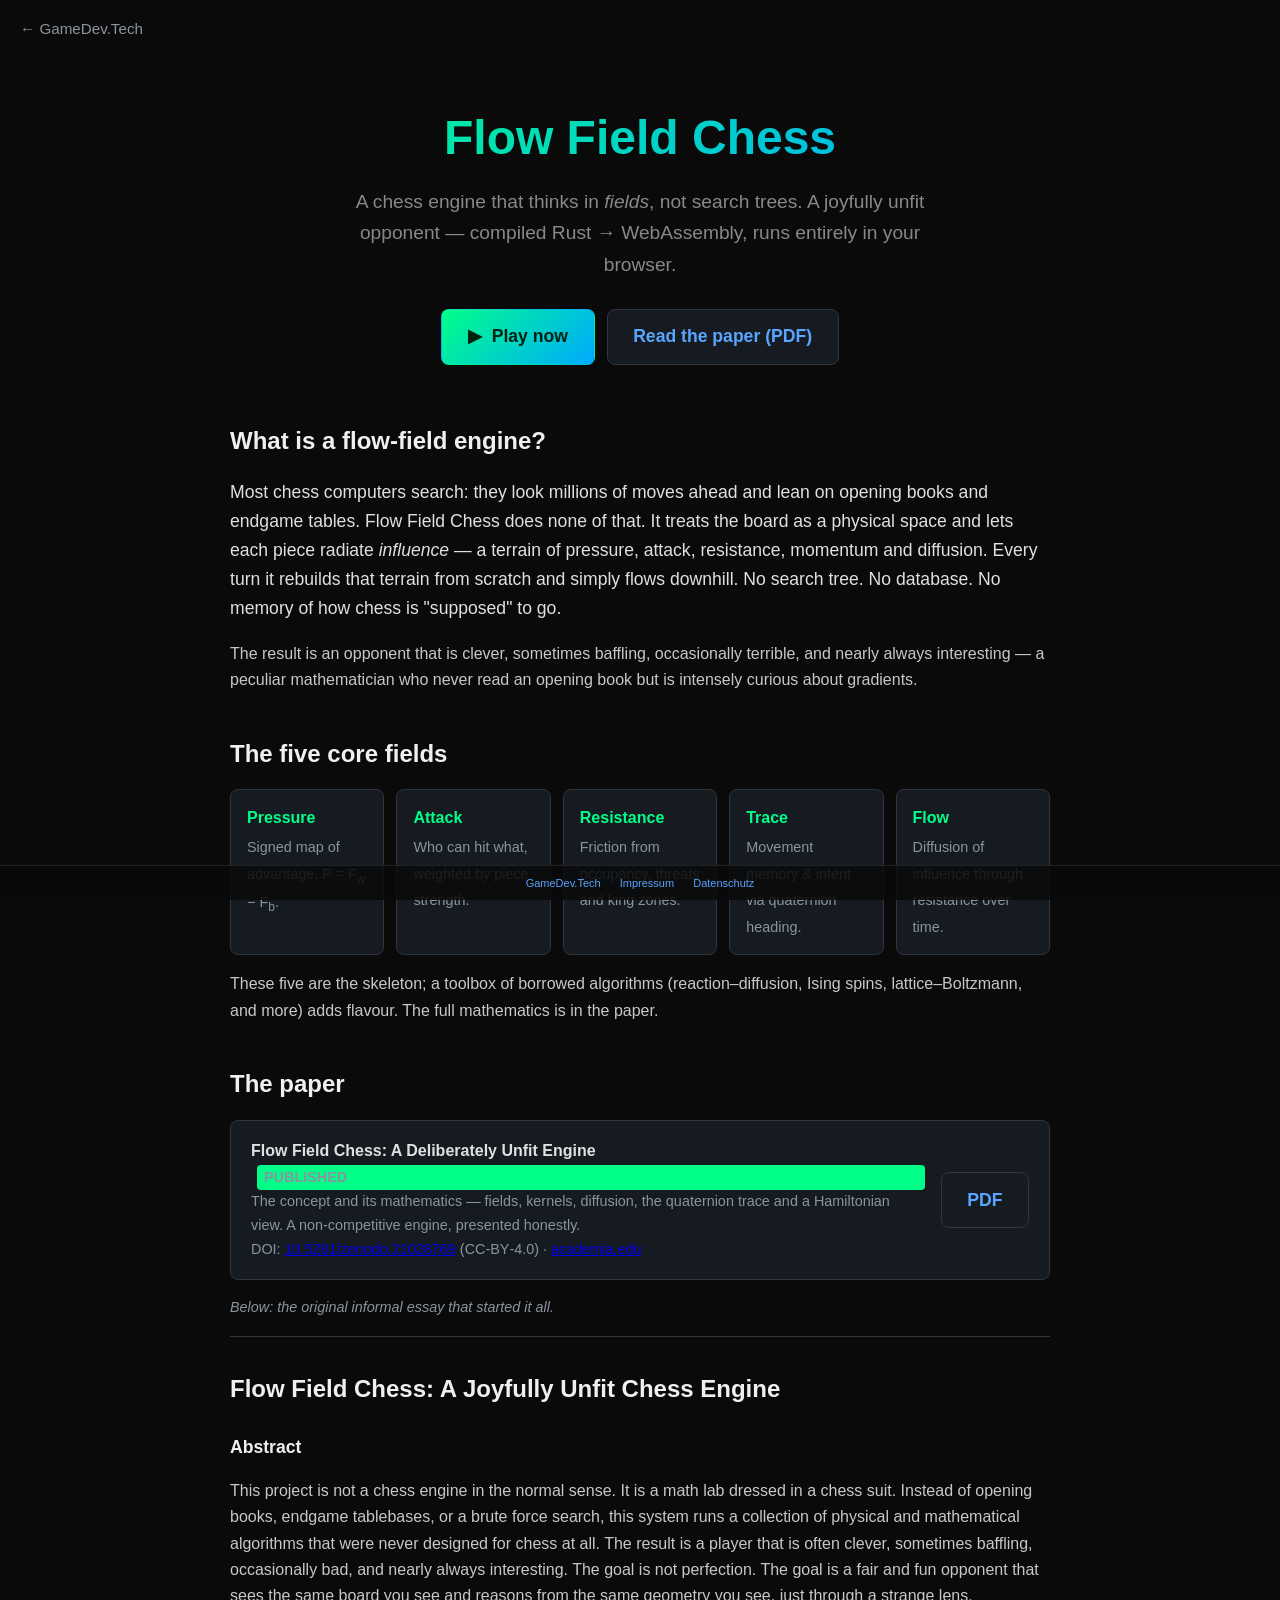
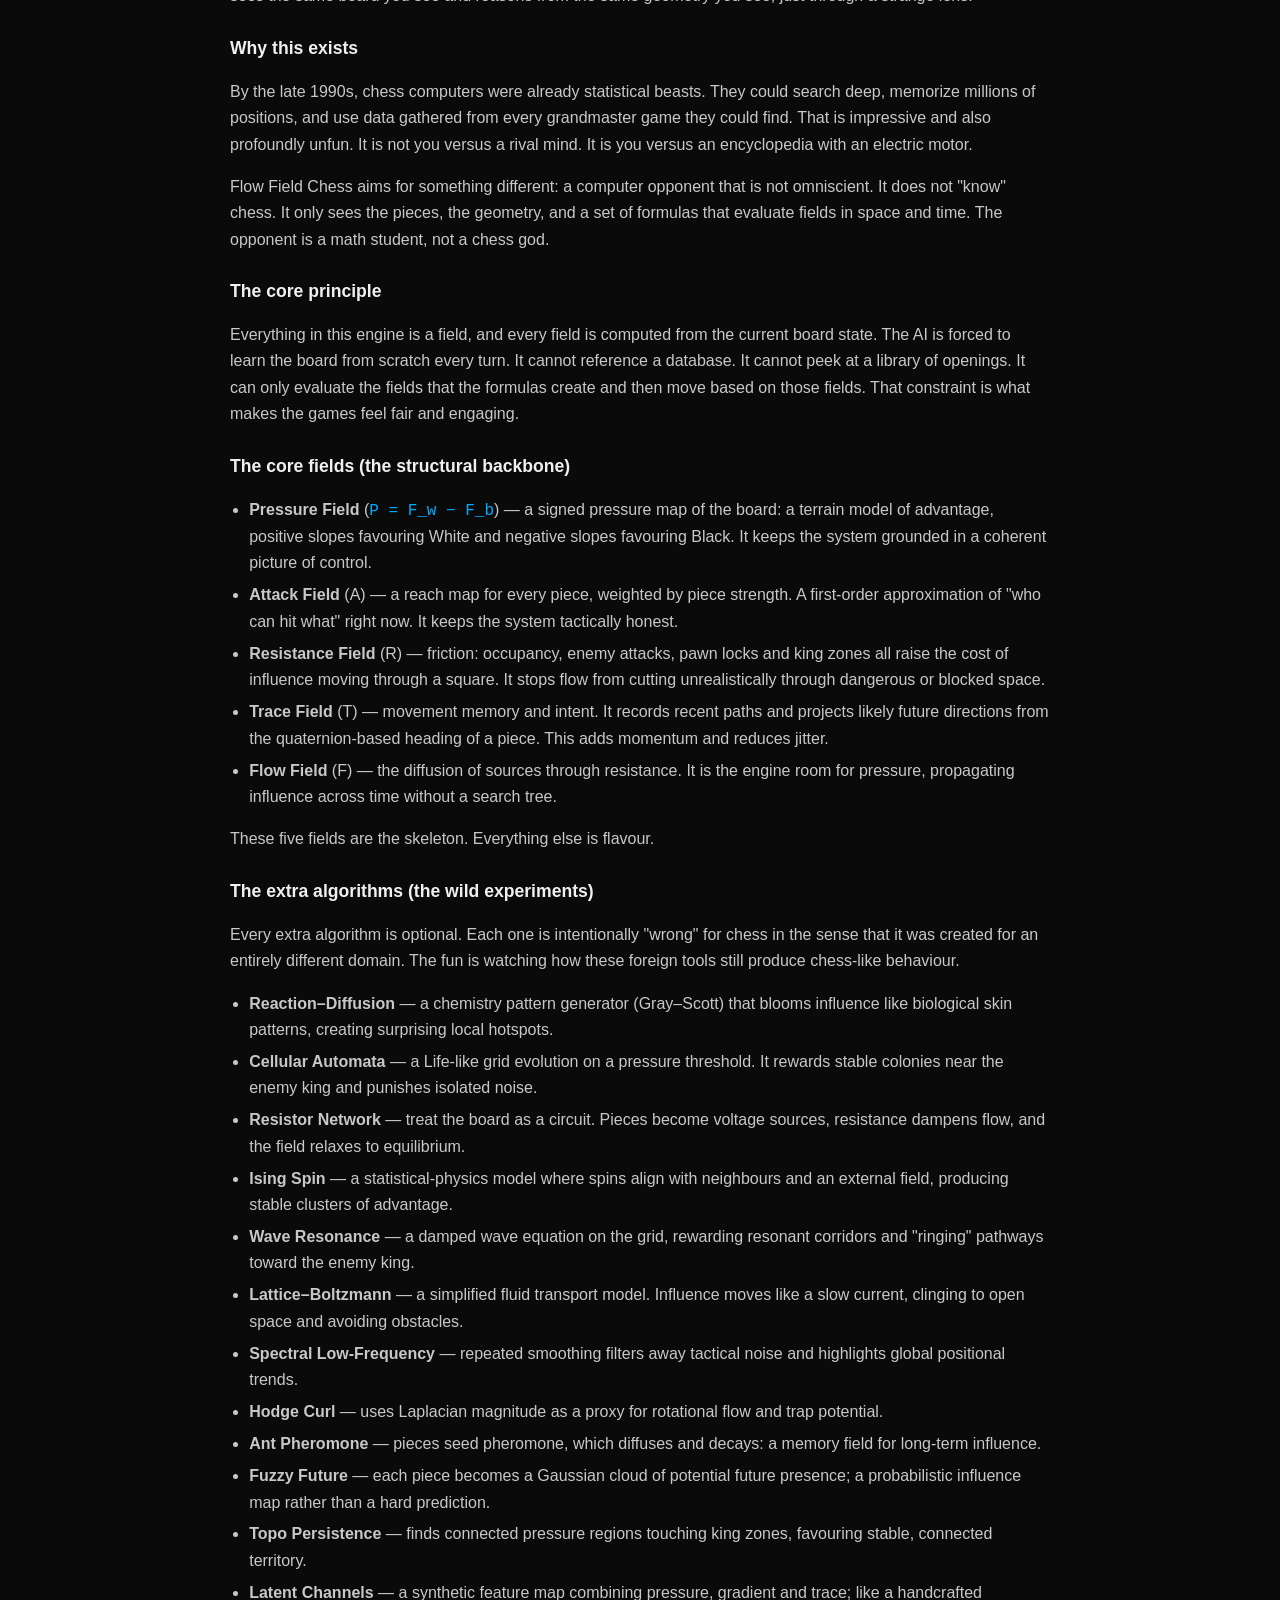
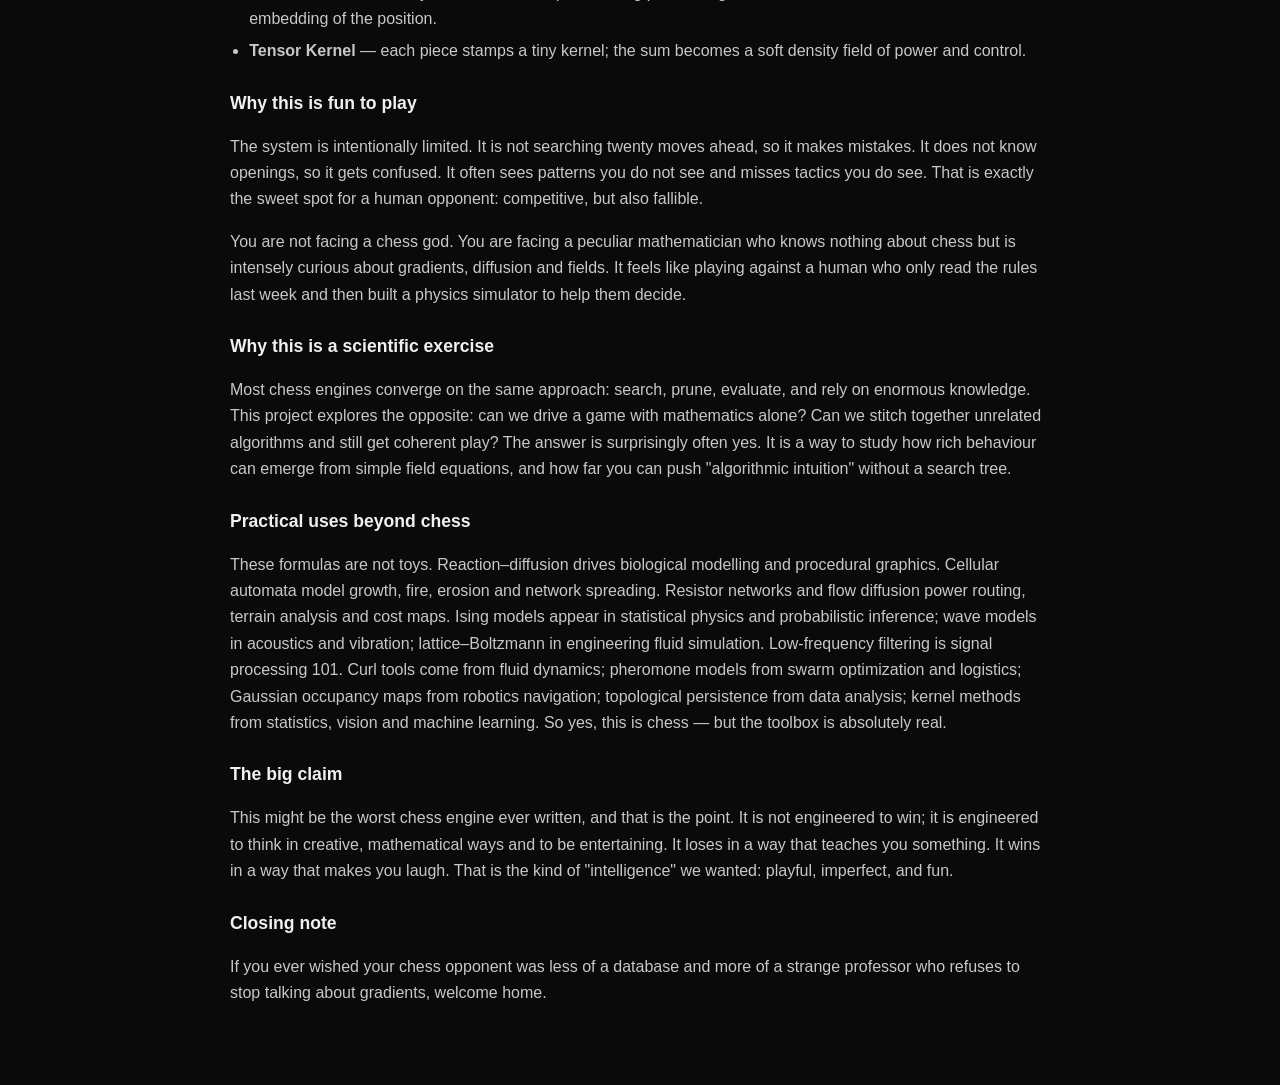
==== site/index.html @ 7903aa20 "Track FFCE landing page source (site/index.html); keep deploy-copy dirs ignored" ====
<!DOCTYPE html>
<html lang="en">
<head>
  <meta charset="UTF-8" />
  <meta name="viewport" content="width=device-width, initial-scale=1.0" />
  <title>Flow Field Chess — GameDev.Tech</title>
  <meta name="description" content="A chess engine that thinks in fields, not search trees. A joyfully unfit opponent, compiled Rust → WebAssembly. Play it in your browser." />
  <style>
    :root {
      --bg: #0a0a0a; --fg: #e0e0e0; --muted: #8b949e; --dim: #888;
      --card: #161b22; --border: #30363d; --link: #58a6ff;
      --accent1: #00ff88; --accent2: #00aaff;
    }
    * { box-sizing: border-box; }
    body {
      font-family: -apple-system, BlinkMacSystemFont, 'Segoe UI', sans-serif;
      background: var(--bg); color: var(--fg); margin: 0;
      line-height: 1.65; padding-bottom: 64px;
    }
    .wrap { max-width: 860px; margin: 0 auto; padding: 0 1.25rem; }
    .topnav { padding: 1rem 1.25rem; }
    .topnav a { color: var(--muted); text-decoration: none; font-size: 0.95rem; }
    .topnav a:hover { color: var(--link); }

    .hero { text-align: center; padding: 2.5rem 0 1rem; }
    h1 {
      font-size: 3rem; margin: 0 0 0.5rem;
      background: linear-gradient(135deg, var(--accent1), var(--accent2));
      -webkit-background-clip: text; background-clip: text; -webkit-text-fill-color: transparent;
    }
    .tagline { color: var(--dim); font-size: 1.2rem; margin: 0 auto 1.75rem; max-width: 36rem; }
    .cta { display: flex; gap: 0.75rem; justify-content: center; flex-wrap: wrap; }
    .btn {
      display: inline-block; text-decoration: none; border-radius: 8px;
      padding: 0.8rem 1.6rem; font-size: 1.1rem; font-weight: 600; transition: 0.2s;
    }
    .btn-play {
      color: #03210f; background: linear-gradient(135deg, var(--accent1), var(--accent2));
      border: 1px solid transparent;
    }
    .btn-play:hover { filter: brightness(1.1); }
    .btn-ghost { color: var(--link); background: var(--card); border: 1px solid var(--border); }
    .btn-ghost:hover { border-color: var(--link); }

    h2 { font-size: 1.5rem; margin: 2.5rem 0 0.75rem; color: #f0f0f0; }
    h3 { font-size: 1.1rem; margin: 1.5rem 0 0.4rem; color: #f0f0f0; }
    p { color: #c8c8c8; }
    .lead { font-size: 1.1rem; color: var(--fg); }

    .fields { display: grid; grid-template-columns: repeat(auto-fit, minmax(150px, 1fr)); gap: 0.75rem; margin: 1rem 0; }
    .field { background: var(--card); border: 1px solid var(--border); border-radius: 8px; padding: 0.9rem 1rem; }
    .field b { color: var(--accent1); display: block; margin-bottom: 0.2rem; }
    .field span { color: var(--muted); font-size: 0.9rem; }

    .papercard {
      display: flex; align-items: center; gap: 1rem; flex-wrap: wrap;
      background: var(--card); border: 1px solid var(--border); border-radius: 8px;
      padding: 1.1rem 1.25rem; margin: 1rem 0;
    }
    .papercard .pc-body { flex: 1; min-width: 220px; }
    .papercard .pc-body span { color: var(--muted); font-size: 0.9rem; display: block; }
    .tag { display: inline-block; font-size: 0.72rem; color: #03210f; background: var(--accent1);
           border-radius: 4px; padding: 1px 7px; margin-left: 6px; vertical-align: middle; font-weight: 700; }

    .essay { margin-top: 1rem; border-top: 1px solid var(--border); padding-top: 1.5rem; }
    .essay h2:first-child { margin-top: 0.5rem; }
    .essay ul { padding-left: 1.2rem; }
    .essay li { margin: 0.35rem 0; color: #c8c8c8; }
    .essay .formula { color: var(--accent2); font-family: ui-monospace, 'Cascadia Code', Consolas, monospace; }
    .byline { color: var(--muted); font-size: 0.9rem; font-style: italic; }

    footer {
      position: fixed; bottom: 0; left: 0; right: 0; padding: 8px; text-align: center;
      font-size: 11px; color: #666; background: rgba(10,10,10,0.85); border-top: 1px solid #222;
    }
    footer a { color: var(--link); margin: 0 8px; text-decoration: none; }
  </style>
</head>
<body>
  <nav class="topnav"><a href="/">&larr; GameDev.Tech</a></nav>

  <div class="wrap">
    <header class="hero">
      <h1>Flow Field Chess</h1>
      <p class="tagline">A chess engine that thinks in <em>fields</em>, not search trees.
        A joyfully unfit opponent &mdash; compiled Rust&nbsp;&rarr;&nbsp;WebAssembly, runs entirely in your browser.</p>
      <div class="cta">
        <a class="btn btn-play" href="play/">&#9654;&nbsp; Play now</a>
        <a class="btn btn-ghost" href="paper/flow-field-chess.pdf">Read the paper (PDF)</a>
      </div>
    </header>

    <section>
      <h2>What is a flow-field engine?</h2>
      <p class="lead">Most chess computers search: they look millions of moves ahead and lean on
        opening books and endgame tables. Flow Field Chess does none of that. It treats the board as a
        physical space and lets each piece radiate <em>influence</em> &mdash; a terrain of pressure,
        attack, resistance, momentum and diffusion. Every turn it rebuilds that terrain from scratch
        and simply flows downhill. No search tree. No database. No memory of how chess is "supposed"
        to go.</p>
      <p>The result is an opponent that is clever, sometimes baffling, occasionally terrible, and
        nearly always interesting &mdash; a peculiar mathematician who never read an opening book but
        is intensely curious about gradients.</p>
    </section>

    <section>
      <h2>The five core fields</h2>
      <div class="fields">
        <div class="field"><b>Pressure</b><span>Signed map of advantage, P = F<sub>w</sub> &minus; F<sub>b</sub>.</span></div>
        <div class="field"><b>Attack</b><span>Who can hit what, weighted by piece strength.</span></div>
        <div class="field"><b>Resistance</b><span>Friction from occupancy, threats and king zones.</span></div>
        <div class="field"><b>Trace</b><span>Movement memory &amp; intent via quaternion heading.</span></div>
        <div class="field"><b>Flow</b><span>Diffusion of influence through resistance over time.</span></div>
      </div>
      <p>These five are the skeleton; a toolbox of borrowed algorithms (reaction&ndash;diffusion,
        Ising spins, lattice&ndash;Boltzmann, and more) adds flavour. The full mathematics is in the paper.</p>
    </section>

    <section>
      <h2>The paper</h2>
      <div class="papercard">
        <div class="pc-body">
          <strong>Flow Field Chess: A Deliberately Unfit Engine</strong> <span class="tag">PUBLISHED</span>
          <span>The concept and its mathematics &mdash; fields, kernels, diffusion, the quaternion trace
            and a Hamiltonian view. A non-competitive engine, presented honestly.<br>
            DOI: <a href="https://doi.org/10.5281/zenodo.21028769">10.5281/zenodo.21028769</a> (CC&#8209;BY&#8209;4.0) &middot;
            <a href="https://www.academia.edu/169378515/Flow_Field_Chess_A_Deliberately_Unfit_Engine_for_a_Genuinely_Fun_Game">academia.edu</a></span>
        </div>
        <a class="btn btn-ghost" href="paper/flow-field-chess.pdf">PDF</a>
      </div>
      <p class="byline">Below: the original informal essay that started it all.</p>
    </section>

    <article class="essay">
      <h2>Flow Field Chess: A Joyfully Unfit Chess Engine</h2>

      <h3>Abstract</h3>
      <p>This project is not a chess engine in the normal sense. It is a math lab dressed in a chess
        suit. Instead of opening books, endgame tablebases, or a brute force search, this system runs
        a collection of physical and mathematical algorithms that were never designed for chess at all.
        The result is a player that is often clever, sometimes baffling, occasionally bad, and nearly
        always interesting. The goal is not perfection. The goal is a fair and fun opponent that sees
        the same board you see and reasons from the same geometry you see, just through a strange lens.</p>

      <h3>Why this exists</h3>
      <p>By the late 1990s, chess computers were already statistical beasts. They could search deep,
        memorize millions of positions, and use data gathered from every grandmaster game they could
        find. That is impressive and also profoundly unfun. It is not you versus a rival mind. It is
        you versus an encyclopedia with an electric motor.</p>
      <p>Flow Field Chess aims for something different: a computer opponent that is not omniscient. It
        does not "know" chess. It only sees the pieces, the geometry, and a set of formulas that
        evaluate fields in space and time. The opponent is a math student, not a chess god.</p>

      <h3>The core principle</h3>
      <p>Everything in this engine is a field, and every field is computed from the current board
        state. The AI is forced to learn the board from scratch every turn. It cannot reference a
        database. It cannot peek at a library of openings. It can only evaluate the fields that the
        formulas create and then move based on those fields. That constraint is what makes the games
        feel fair and engaging.</p>

      <h3>The core fields (the structural backbone)</h3>
      <ul>
        <li><b>Pressure Field</b> (<span class="formula">P = F_w &minus; F_b</span>) &mdash; a signed
          pressure map of the board: a terrain model of advantage, positive slopes favouring White and
          negative slopes favouring Black. It keeps the system grounded in a coherent picture of control.</li>
        <li><b>Attack Field</b> (A) &mdash; a reach map for every piece, weighted by piece strength. A
          first-order approximation of "who can hit what" right now. It keeps the system tactically honest.</li>
        <li><b>Resistance Field</b> (R) &mdash; friction: occupancy, enemy attacks, pawn locks and king
          zones all raise the cost of influence moving through a square. It stops flow from cutting
          unrealistically through dangerous or blocked space.</li>
        <li><b>Trace Field</b> (T) &mdash; movement memory and intent. It records recent paths and
          projects likely future directions from the quaternion-based heading of a piece. This adds
          momentum and reduces jitter.</li>
        <li><b>Flow Field</b> (F) &mdash; the diffusion of sources through resistance. It is the engine
          room for pressure, propagating influence across time without a search tree.</li>
      </ul>
      <p>These five fields are the skeleton. Everything else is flavour.</p>

      <h3>The extra algorithms (the wild experiments)</h3>
      <p>Every extra algorithm is optional. Each one is intentionally "wrong" for chess in the sense
        that it was created for an entirely different domain. The fun is watching how these foreign
        tools still produce chess-like behaviour.</p>
      <ul>
        <li><b>Reaction&ndash;Diffusion</b> &mdash; a chemistry pattern generator (Gray&ndash;Scott)
          that blooms influence like biological skin patterns, creating surprising local hotspots.</li>
        <li><b>Cellular Automata</b> &mdash; a Life-like grid evolution on a pressure threshold. It
          rewards stable colonies near the enemy king and punishes isolated noise.</li>
        <li><b>Resistor Network</b> &mdash; treat the board as a circuit. Pieces become voltage
          sources, resistance dampens flow, and the field relaxes to equilibrium.</li>
        <li><b>Ising Spin</b> &mdash; a statistical-physics model where spins align with neighbours and
          an external field, producing stable clusters of advantage.</li>
        <li><b>Wave Resonance</b> &mdash; a damped wave equation on the grid, rewarding resonant
          corridors and "ringing" pathways toward the enemy king.</li>
        <li><b>Lattice&ndash;Boltzmann</b> &mdash; a simplified fluid transport model. Influence moves
          like a slow current, clinging to open space and avoiding obstacles.</li>
        <li><b>Spectral Low-Frequency</b> &mdash; repeated smoothing filters away tactical noise and
          highlights global positional trends.</li>
        <li><b>Hodge Curl</b> &mdash; uses Laplacian magnitude as a proxy for rotational flow and trap
          potential.</li>
        <li><b>Ant Pheromone</b> &mdash; pieces seed pheromone, which diffuses and decays: a memory
          field for long-term influence.</li>
        <li><b>Fuzzy Future</b> &mdash; each piece becomes a Gaussian cloud of potential future
          presence; a probabilistic influence map rather than a hard prediction.</li>
        <li><b>Topo Persistence</b> &mdash; finds connected pressure regions touching king zones,
          favouring stable, connected territory.</li>
        <li><b>Latent Channels</b> &mdash; a synthetic feature map combining pressure, gradient and
          trace; like a handcrafted embedding of the position.</li>
        <li><b>Tensor Kernel</b> &mdash; each piece stamps a tiny kernel; the sum becomes a soft
          density field of power and control.</li>
      </ul>

      <h3>Why this is fun to play</h3>
      <p>The system is intentionally limited. It is not searching twenty moves ahead, so it makes
        mistakes. It does not know openings, so it gets confused. It often sees patterns you do not see
        and misses tactics you do see. That is exactly the sweet spot for a human opponent: competitive,
        but also fallible.</p>
      <p>You are not facing a chess god. You are facing a peculiar mathematician who knows nothing about
        chess but is intensely curious about gradients, diffusion and fields. It feels like playing
        against a human who only read the rules last week and then built a physics simulator to help
        them decide.</p>

      <h3>Why this is a scientific exercise</h3>
      <p>Most chess engines converge on the same approach: search, prune, evaluate, and rely on
        enormous knowledge. This project explores the opposite: can we drive a game with mathematics
        alone? Can we stitch together unrelated algorithms and still get coherent play? The answer is
        surprisingly often yes. It is a way to study how rich behaviour can emerge from simple field
        equations, and how far you can push "algorithmic intuition" without a search tree.</p>

      <h3>Practical uses beyond chess</h3>
      <p>These formulas are not toys. Reaction&ndash;diffusion drives biological modelling and
        procedural graphics. Cellular automata model growth, fire, erosion and network spreading.
        Resistor networks and flow diffusion power routing, terrain analysis and cost maps. Ising
        models appear in statistical physics and probabilistic inference; wave models in acoustics and
        vibration; lattice&ndash;Boltzmann in engineering fluid simulation. Low-frequency filtering is
        signal processing 101. Curl tools come from fluid dynamics; pheromone models from swarm
        optimization and logistics; Gaussian occupancy maps from robotics navigation; topological
        persistence from data analysis; kernel methods from statistics, vision and machine learning.
        So yes, this is chess &mdash; but the toolbox is absolutely real.</p>

      <h3>The big claim</h3>
      <p>This might be the worst chess engine ever written, and that is the point. It is not engineered
        to win; it is engineered to think in creative, mathematical ways and to be entertaining. It
        loses in a way that teaches you something. It wins in a way that makes you laugh. That is the
        kind of "intelligence" we wanted: playful, imperfect, and fun.</p>

      <h3>Closing note</h3>
      <p>If you ever wished your chess opponent was less of a database and more of a strange professor
        who refuses to stop talking about gradients, welcome home.</p>
    </article>
  </div>

  <footer>
    <a href="/">GameDev.Tech</a>
    <a href="/impressum.html">Impressum</a>
    <a href="/datenschutz.html">Datenschutz</a>
  </footer>
</body>
</html>
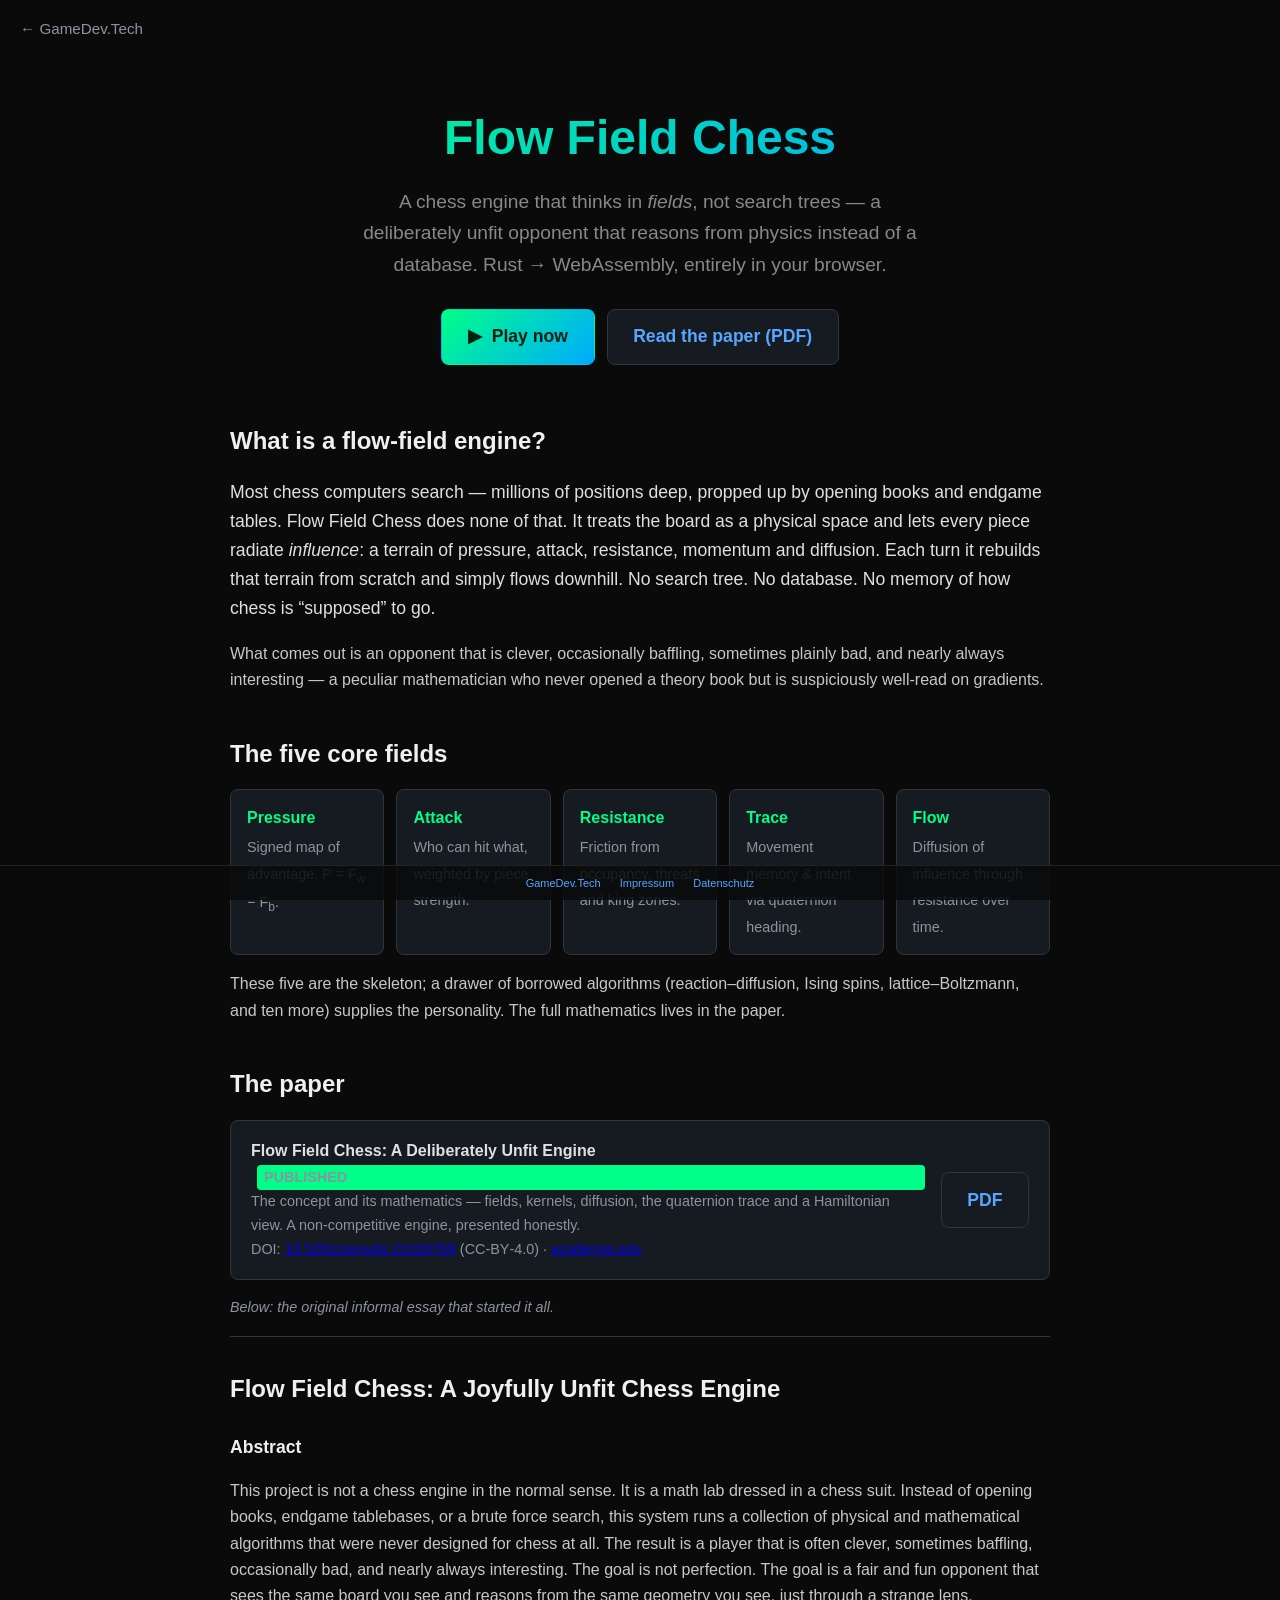
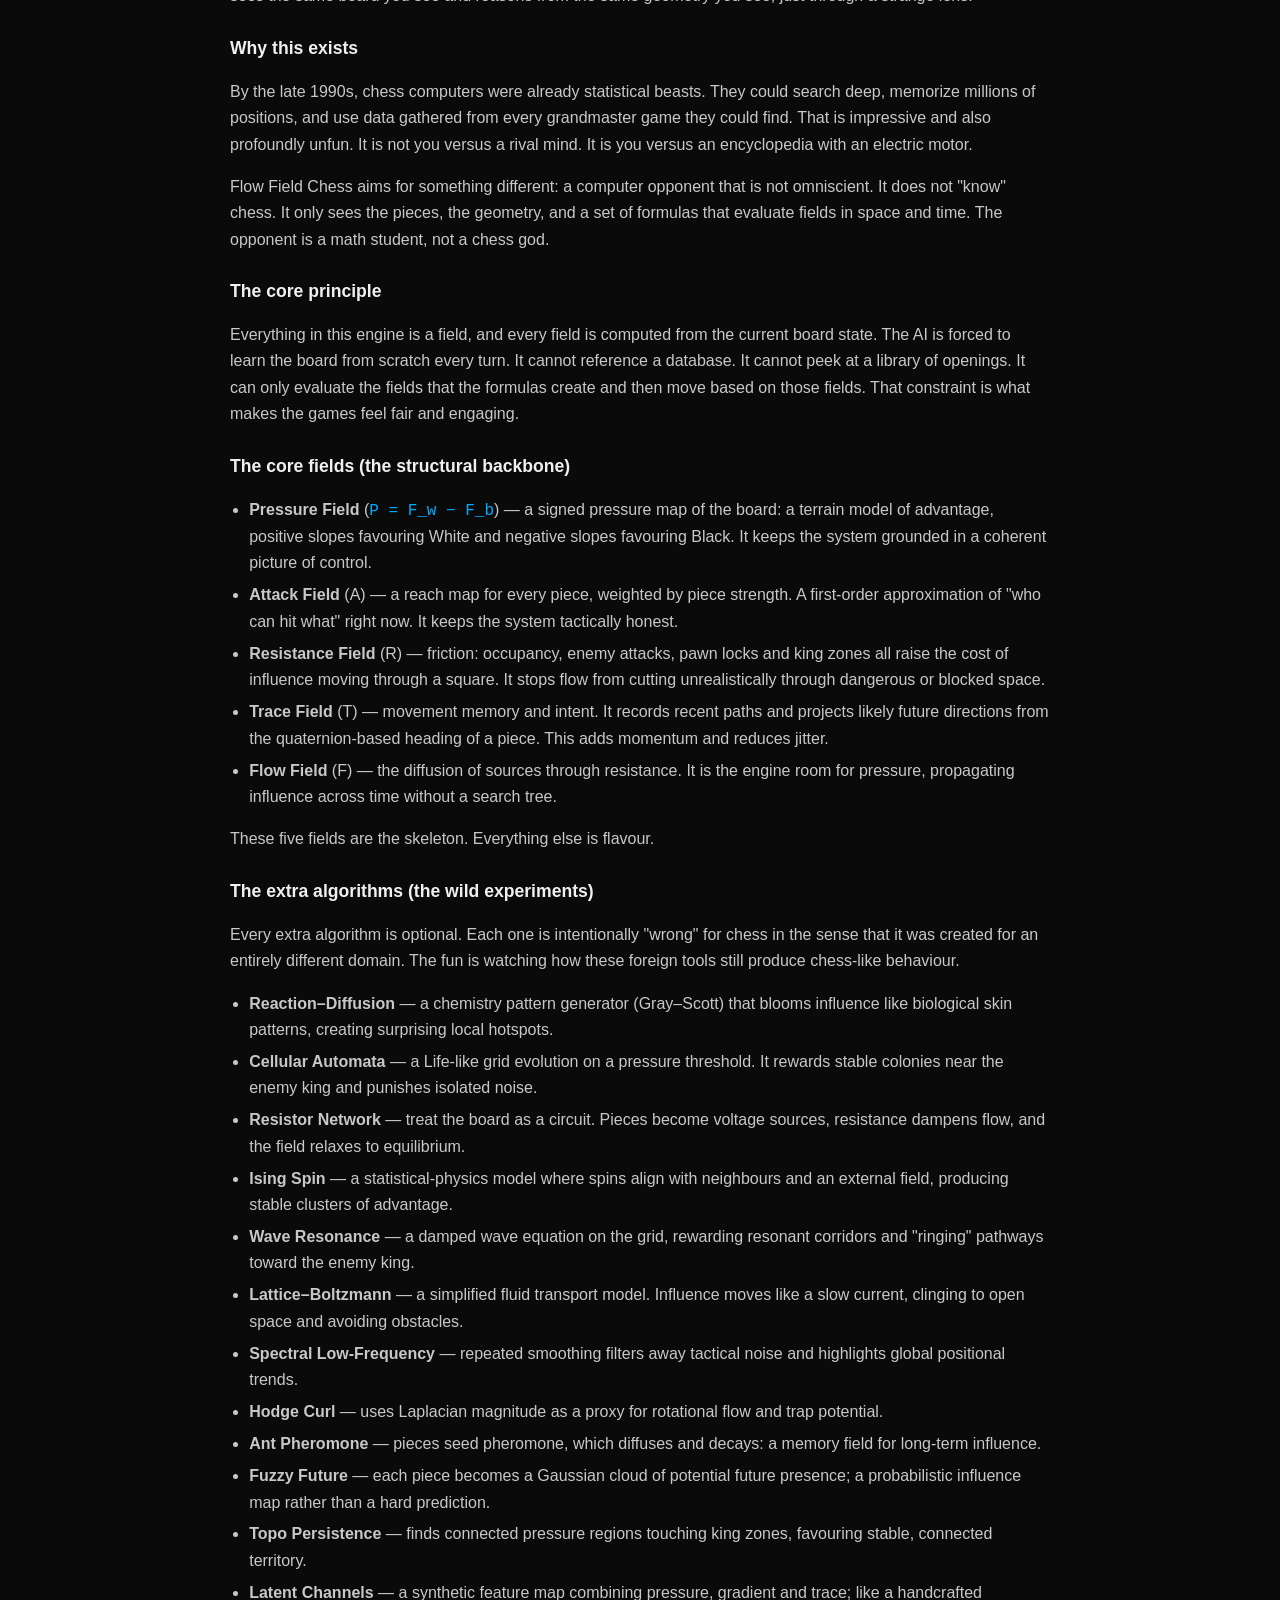
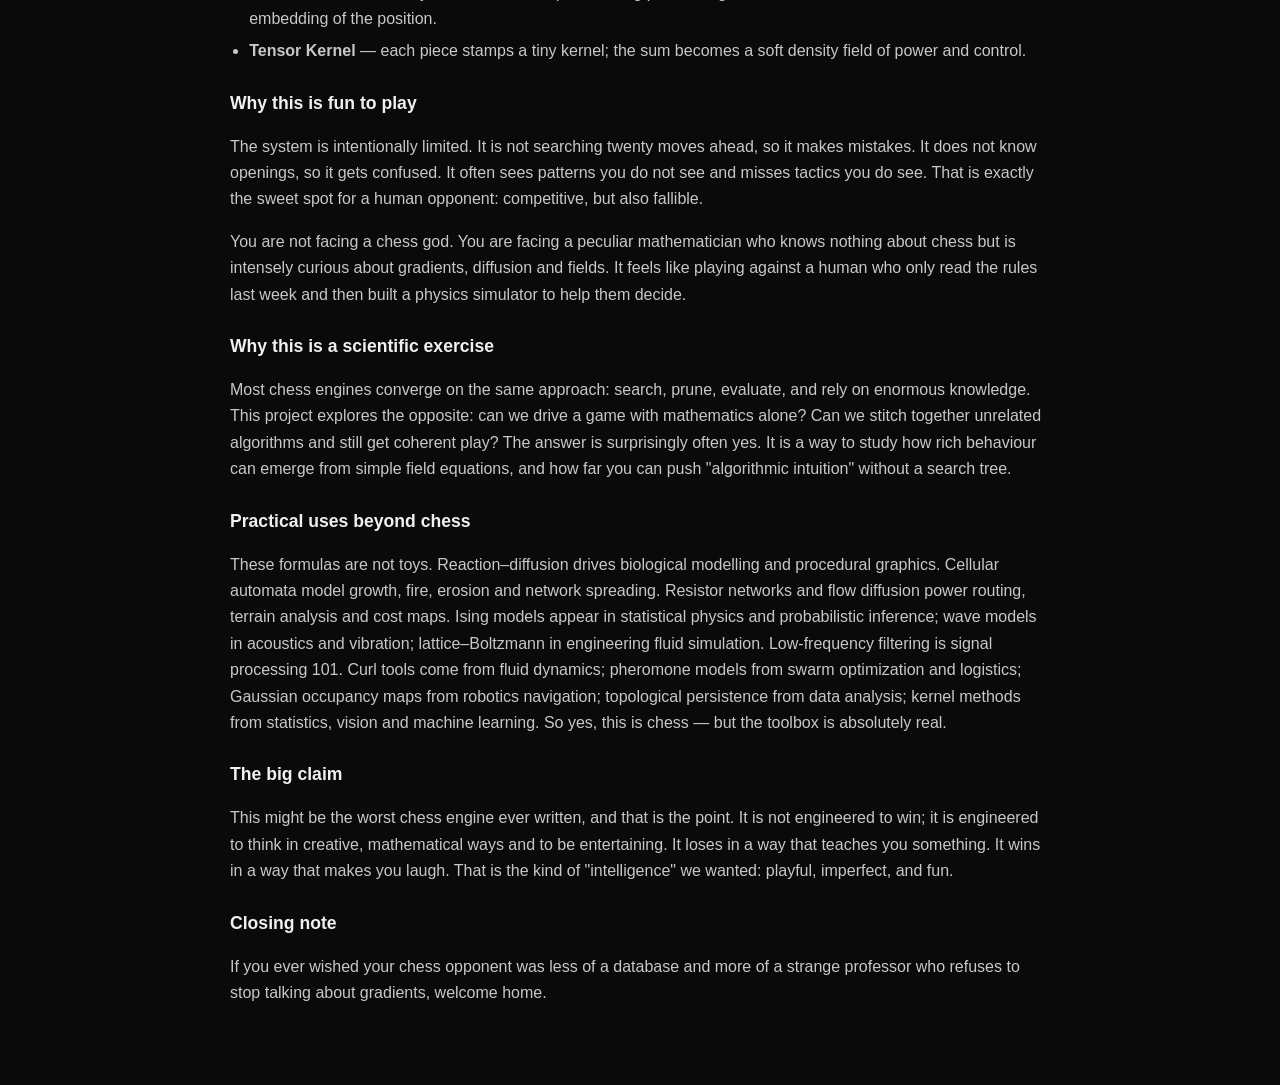
==== commit 56671d19: "Voice pass on FFCE landing copy (paper register)" ====
--- a/site/index.html
+++ b/site/index.html
@@ -82,8 +82,9 @@
   <div class="wrap">
     <header class="hero">
       <h1>Flow Field Chess</h1>
-      <p class="tagline">A chess engine that thinks in <em>fields</em>, not search trees.
-        A joyfully unfit opponent &mdash; compiled Rust&nbsp;&rarr;&nbsp;WebAssembly, runs entirely in your browser.</p>
+      <p class="tagline">A chess engine that thinks in <em>fields</em>, not search trees &mdash; a deliberately
+        unfit opponent that reasons from physics instead of a database. Rust&nbsp;&rarr;&nbsp;WebAssembly,
+        entirely in your browser.</p>
       <div class="cta">
         <a class="btn btn-play" href="play/">&#9654;&nbsp; Play now</a>
         <a class="btn btn-ghost" href="paper/flow-field-chess.pdf">Read the paper (PDF)</a>
@@ -92,15 +93,14 @@
 
     <section>
       <h2>What is a flow-field engine?</h2>
-      <p class="lead">Most chess computers search: they look millions of moves ahead and lean on
+      <p class="lead">Most chess computers search &mdash; millions of positions deep, propped up by
         opening books and endgame tables. Flow Field Chess does none of that. It treats the board as a
-        physical space and lets each piece radiate <em>influence</em> &mdash; a terrain of pressure,
-        attack, resistance, momentum and diffusion. Every turn it rebuilds that terrain from scratch
-        and simply flows downhill. No search tree. No database. No memory of how chess is "supposed"
-        to go.</p>
-      <p>The result is an opponent that is clever, sometimes baffling, occasionally terrible, and
-        nearly always interesting &mdash; a peculiar mathematician who never read an opening book but
-        is intensely curious about gradients.</p>
+        physical space and lets every piece radiate <em>influence</em>: a terrain of pressure, attack,
+        resistance, momentum and diffusion. Each turn it rebuilds that terrain from scratch and simply
+        flows downhill. No search tree. No database. No memory of how chess is &ldquo;supposed&rdquo; to go.</p>
+      <p>What comes out is an opponent that is clever, occasionally baffling, sometimes plainly bad, and
+        nearly always interesting &mdash; a peculiar mathematician who never opened a theory book but is
+        suspiciously well-read on gradients.</p>
     </section>
 
     <section>
@@ -112,8 +112,9 @@
         <div class="field"><b>Trace</b><span>Movement memory &amp; intent via quaternion heading.</span></div>
         <div class="field"><b>Flow</b><span>Diffusion of influence through resistance over time.</span></div>
       </div>
-      <p>These five are the skeleton; a toolbox of borrowed algorithms (reaction&ndash;diffusion,
-        Ising spins, lattice&ndash;Boltzmann, and more) adds flavour. The full mathematics is in the paper.</p>
+      <p>These five are the skeleton; a drawer of borrowed algorithms (reaction&ndash;diffusion,
+        Ising spins, lattice&ndash;Boltzmann, and ten more) supplies the personality. The full mathematics
+        lives in the paper.</p>
     </section>
 
     <section>
